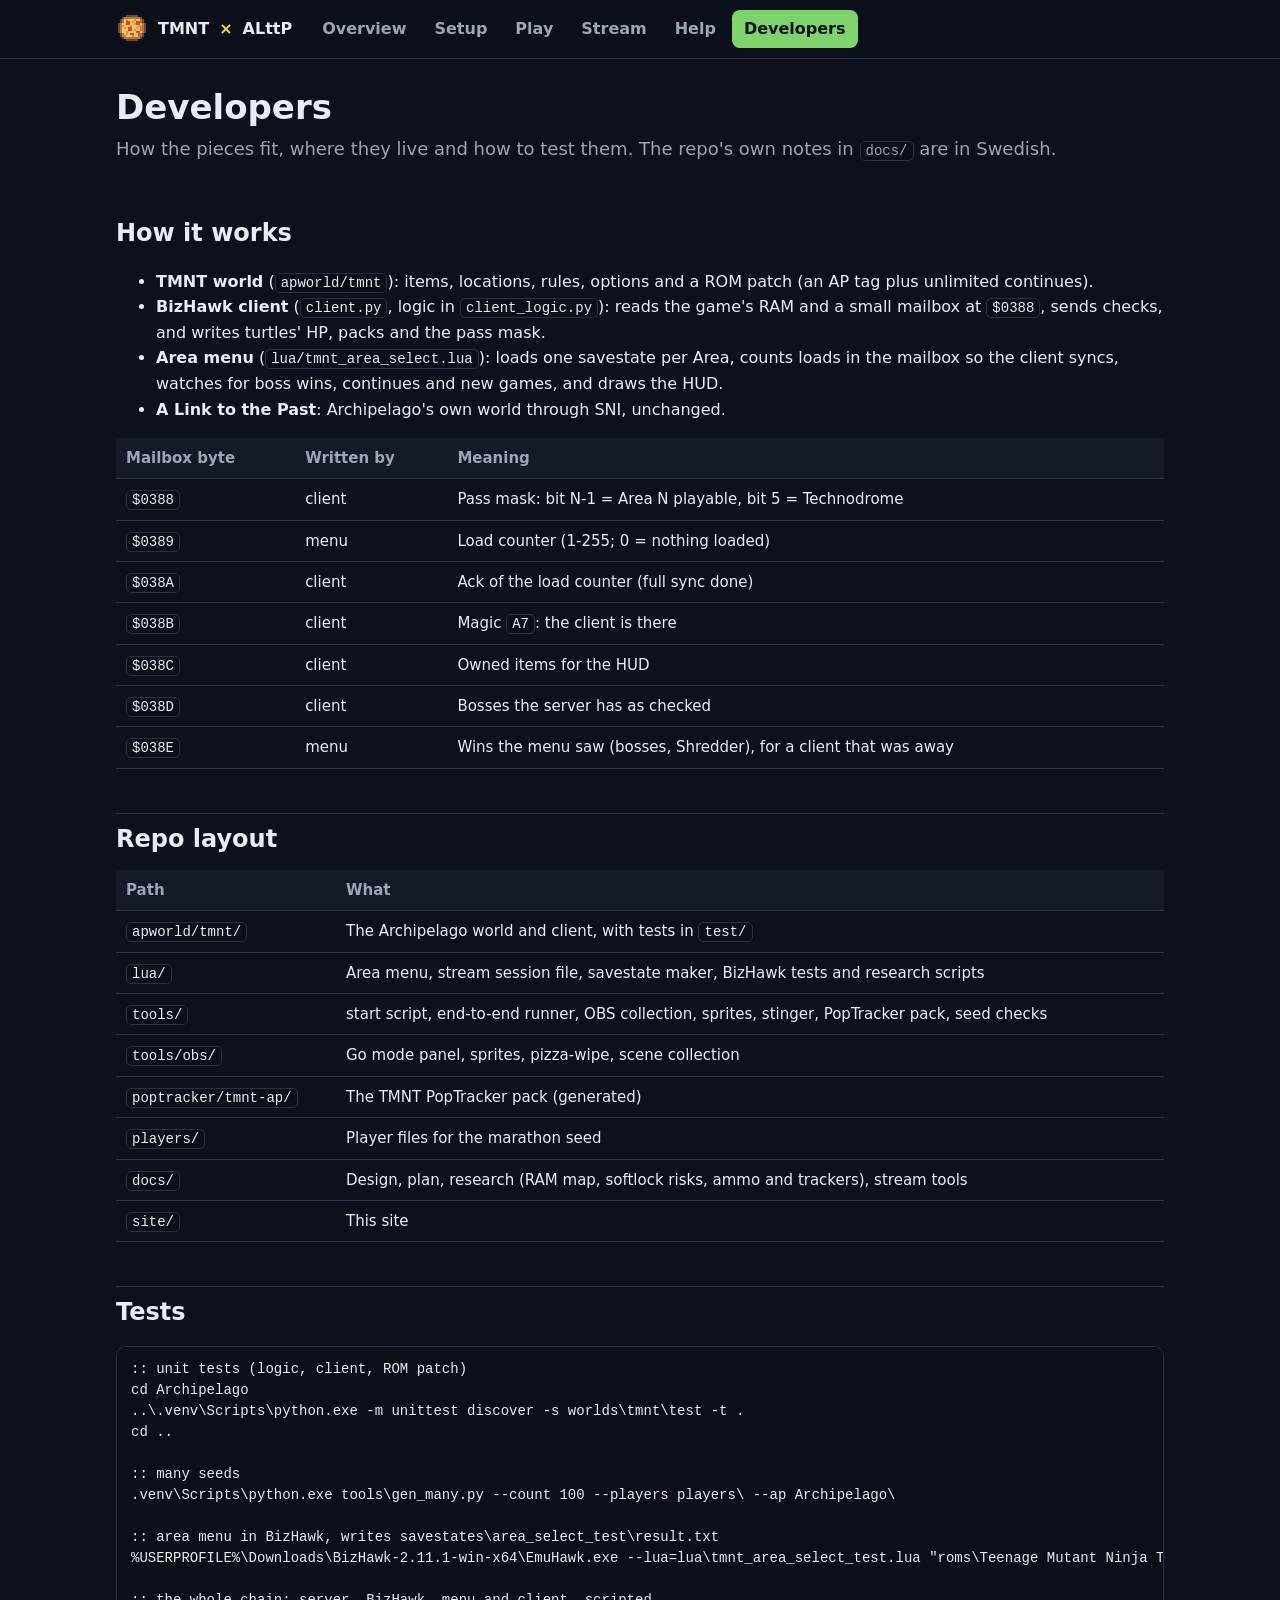
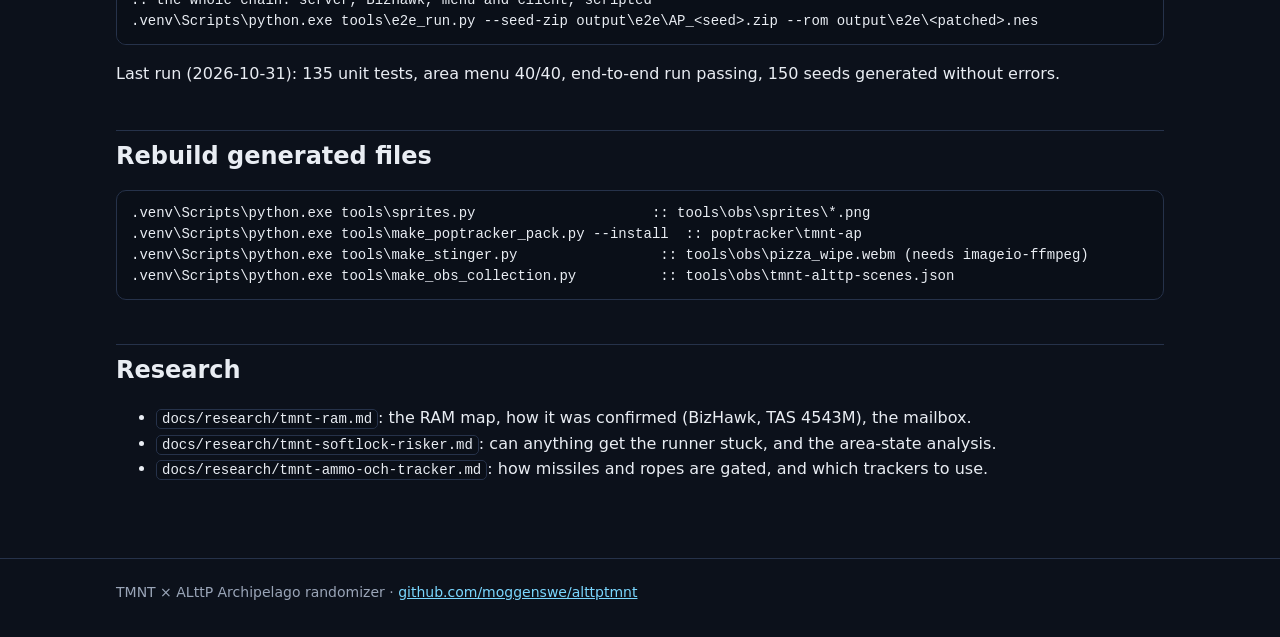
==== site/dev.html @ c2bff5e0 "docs: local website with everything needed to set up, play and stream the seed site/ (open site/inde" ====
<!doctype html>
<html lang="en">
<head>
<meta charset="utf-8">
<meta name="viewport" content="width=device-width, initial-scale=1">
<title>Developers · TMNT × ALttP</title>
<link rel="stylesheet" href="site.css">
<link rel="icon" href="img/pizza.png">
</head>
<body>
<header class="top"><div class="wrap">
  <a class="brand" href="index.html"><img src="img/pizza.png" alt="">TMNT <span>×</span> ALttP</a>
  <nav class="main">
    <a href="index.html">Overview</a><a href="setup.html">Setup</a><a href="play.html">Play</a>
    <a href="stream.html">Stream</a><a href="help.html">Help</a><a href="dev.html" class="active">Developers</a>
  </nav>
</div></header>

<div class="wrap"><main>
  <h1>Developers</h1>
  <p class="lead">How the pieces fit, where they live and how to test them. The repo's own notes in <code>docs/</code> are
  in Swedish.</p>

  <h2>How it works</h2>
  <ul>
    <li><b>TMNT world</b> (<code>apworld/tmnt</code>): items, locations, rules, options and a ROM patch (an AP tag plus
      unlimited continues).</li>
    <li><b>BizHawk client</b> (<code>client.py</code>, logic in <code>client_logic.py</code>): reads the game's RAM and a
      small mailbox at <code>$0388</code>, sends checks, and writes turtles' HP, packs and the pass mask.</li>
    <li><b>Area menu</b> (<code>lua/tmnt_area_select.lua</code>): loads one savestate per Area, counts loads in the
      mailbox so the client syncs, watches for boss wins, continues and new games, and draws the HUD.</li>
    <li><b>A Link to the Past</b>: Archipelago's own world through SNI, unchanged.</li>
  </ul>
  <table>
    <tr><th>Mailbox byte</th><th>Written by</th><th>Meaning</th></tr>
    <tr><td><code>$0388</code></td><td>client</td><td>Pass mask: bit N-1 = Area N playable, bit 5 = Technodrome</td></tr>
    <tr><td><code>$0389</code></td><td>menu</td><td>Load counter (1-255; 0 = nothing loaded)</td></tr>
    <tr><td><code>$038A</code></td><td>client</td><td>Ack of the load counter (full sync done)</td></tr>
    <tr><td><code>$038B</code></td><td>client</td><td>Magic <code>A7</code>: the client is there</td></tr>
    <tr><td><code>$038C</code></td><td>client</td><td>Owned items for the HUD</td></tr>
    <tr><td><code>$038D</code></td><td>client</td><td>Bosses the server has as checked</td></tr>
    <tr><td><code>$038E</code></td><td>menu</td><td>Wins the menu saw (bosses, Shredder), for a client that was away</td></tr>
  </table>

  <h2>Repo layout</h2>
  <table>
    <tr><th>Path</th><th>What</th></tr>
    <tr><td><code>apworld/tmnt/</code></td><td>The Archipelago world and client, with tests in <code>test/</code></td></tr>
    <tr><td><code>lua/</code></td><td>Area menu, stream session file, savestate maker, BizHawk tests and research scripts</td></tr>
    <tr><td><code>tools/</code></td><td>start script, end-to-end runner, OBS collection, sprites, stinger, PopTracker pack, seed checks</td></tr>
    <tr><td><code>tools/obs/</code></td><td>Go mode panel, sprites, pizza-wipe, scene collection</td></tr>
    <tr><td><code>poptracker/tmnt-ap/</code></td><td>The TMNT PopTracker pack (generated)</td></tr>
    <tr><td><code>players/</code></td><td>Player files for the marathon seed</td></tr>
    <tr><td><code>docs/</code></td><td>Design, plan, research (RAM map, softlock risks, ammo and trackers), stream tools</td></tr>
    <tr><td><code>site/</code></td><td>This site</td></tr>
  </table>

  <h2>Tests</h2>
<pre><code>:: unit tests (logic, client, ROM patch)
cd Archipelago
..\.venv\Scripts\python.exe -m unittest discover -s worlds\tmnt\test -t .
cd ..

:: many seeds
.venv\Scripts\python.exe tools\gen_many.py --count 100 --players players\ --ap Archipelago\

:: area menu in BizHawk, writes savestates\area_select_test\result.txt
%USERPROFILE%\Downloads\BizHawk-2.11.1-win-x64\EmuHawk.exe --lua=lua\tmnt_area_select_test.lua "roms\Teenage Mutant Ninja Turtles (USA).nes"

:: the whole chain: server, BizHawk, menu and client, scripted
.venv\Scripts\python.exe tools\e2e_run.py --seed-zip output\e2e\AP_&lt;seed&gt;.zip --rom output\e2e\&lt;patched&gt;.nes</code></pre>
  <p>Last run (2026-10-31): 135 unit tests, area menu 40/40, end-to-end run passing, 150 seeds generated without errors.</p>

  <h2>Rebuild generated files</h2>
<pre><code>.venv\Scripts\python.exe tools\sprites.py                     :: tools\obs\sprites\*.png
.venv\Scripts\python.exe tools\make_poptracker_pack.py --install  :: poptracker\tmnt-ap
.venv\Scripts\python.exe tools\make_stinger.py                 :: tools\obs\pizza_wipe.webm (needs imageio-ffmpeg)
.venv\Scripts\python.exe tools\make_obs_collection.py          :: tools\obs\tmnt-alttp-scenes.json</code></pre>

  <h2>Research</h2>
  <ul>
    <li><code>docs/research/tmnt-ram.md</code>: the RAM map, how it was confirmed (BizHawk, TAS 4543M), the mailbox.</li>
    <li><code>docs/research/tmnt-softlock-risker.md</code>: can anything get the runner stuck, and the area-state analysis.</li>
    <li><code>docs/research/tmnt-ammo-och-tracker.md</code>: how missiles and ropes are gated, and which trackers to use.</li>
  </ul>
</main></div>

<footer><div class="wrap">
  TMNT × ALttP Archipelago randomizer · <a href="https://github.com/moggenswe/alttptmnt">github.com/moggenswe/alttptmnt</a>
</div></footer>
</body>
</html>
---- site/site.css ----
/* TMNT x A Link to the Past - docs site. Plain CSS, works from file:// with no build step. */
:root {
  --bg: #0c111b;
  --panel: #131a28;
  --panel-2: #1a2334;
  --line: #26324a;
  --text: #e9edf3;
  --muted: #9aa5b8;
  --turtle: #45a84f;
  --turtle-light: #7fd36b;
  --gold: #ffd84a;
  --sauce: #d64a2a;
  --link: #7ad7ff;
  --code-bg: #0a0f18;
  --radius: 10px;
}
* { box-sizing: border-box; }
html { scroll-behavior: smooth; }
body {
  margin: 0; background: var(--bg); color: var(--text);
  font: 16px/1.6 "Segoe UI", system-ui, -apple-system, sans-serif;
}
a { color: var(--link); }
a:hover { color: var(--gold); }
img.pixel { image-rendering: pixelated; }

/* Header and navigation */
header.top {
  position: sticky; top: 0; z-index: 10; background: rgba(12, 17, 27, 0.95);
  border-bottom: 1px solid var(--line); backdrop-filter: blur(6px);
}
header.top .wrap { display: flex; align-items: center; gap: 18px; flex-wrap: wrap; padding: 10px 16px; }
.brand { display: flex; align-items: center; gap: 10px; font-weight: 700; color: var(--text); text-decoration: none; }
.brand img { width: 32px; height: 32px; image-rendering: pixelated; }
.brand span { color: var(--gold); }
nav.main { display: flex; gap: 4px; flex-wrap: wrap; }
nav.main a {
  color: var(--muted); text-decoration: none; padding: 6px 12px; border-radius: 8px; font-weight: 600;
}
nav.main a:hover { color: var(--text); background: var(--panel-2); }
nav.main a.active { color: var(--bg); background: var(--turtle-light); }

.wrap { max-width: 1080px; margin: 0 auto; padding: 0 16px; }
main { padding: 28px 0 60px; }
main.with-toc { display: grid; grid-template-columns: 220px minmax(0, 1fr); gap: 32px; }
@media (max-width: 860px) {
  main.with-toc { grid-template-columns: minmax(0, 1fr); }
  aside.toc { display: none; }
  table { display: block; overflow-x: auto; }
}
td code { overflow-wrap: anywhere; }

aside.toc { position: sticky; top: 76px; align-self: start; font-size: 14px; }
aside.toc b { display: block; color: var(--muted); text-transform: uppercase; letter-spacing: .08em; font-size: 12px; }
aside.toc a { display: block; color: var(--muted); text-decoration: none; padding: 3px 0; }
aside.toc a:hover { color: var(--gold); }

h1 { font-size: 34px; line-height: 1.2; margin: 0 0 8px; }
h2 { font-size: 24px; margin: 44px 0 10px; padding-top: 6px; border-top: 1px solid var(--line); }
h2:first-of-type { border-top: 0; }
h3 { font-size: 18px; margin: 26px 0 6px; color: var(--gold); }
p.lead { font-size: 18px; color: var(--muted); margin-top: 0; }

/* Hero */
.hero {
  position: relative; border-radius: var(--radius); overflow: hidden; border: 1px solid var(--line);
  background: var(--panel); margin-bottom: 28px;
}
.hero img { display: block; width: 100%; height: auto; image-rendering: pixelated; }
.hero .caption {
  position: absolute; left: 0; right: 0; bottom: 0; padding: 18px 22px;
  background: linear-gradient(transparent, rgba(8, 11, 18, 0.92));
}
.hero .caption h1 { margin: 0; text-shadow: 0 2px 6px #000; }
.hero .caption p { margin: 4px 0 0; color: #dfe6f0; text-shadow: 0 1px 4px #000; }

/* Cards, tables, code */
.cards { display: grid; grid-template-columns: repeat(auto-fit, minmax(230px, 1fr)); gap: 14px; margin: 16px 0; }
.card {
  background: var(--panel); border: 1px solid var(--line); border-radius: var(--radius); padding: 14px 16px;
}
.card h3 { margin-top: 0; display: flex; align-items: center; gap: 8px; }
.card h3 img { width: 28px; height: 28px; image-rendering: pixelated; }
.card p { margin: 6px 0 0; color: var(--muted); }
a.card { text-decoration: none; color: var(--text); display: block; }
a.card:hover { border-color: var(--turtle); }

table { width: 100%; border-collapse: collapse; margin: 12px 0; font-size: 15px; }
th, td { text-align: left; padding: 8px 10px; border-bottom: 1px solid var(--line); vertical-align: top; }
th { color: var(--muted); font-weight: 600; background: var(--panel); }
td img { width: 24px; height: 24px; image-rendering: pixelated; vertical-align: middle; margin-right: 6px; }

code { background: var(--code-bg); border: 1px solid var(--line); border-radius: 5px; padding: 1px 5px; font-size: 14px; }
pre {
  background: var(--code-bg); border: 1px solid var(--line); border-radius: var(--radius); padding: 12px 14px;
  overflow-x: auto; font-size: 14px; line-height: 1.5;
}
pre code { background: none; border: 0; padding: 0; }

.note, .warn, .ok {
  border-left: 4px solid var(--link); background: var(--panel); padding: 10px 14px; border-radius: 6px; margin: 14px 0;
}
.warn { border-left-color: var(--sauce); }
.ok { border-left-color: var(--turtle); }
.note b:first-child, .warn b:first-child, .ok b:first-child { display: block; margin-bottom: 2px; }

ol.steps { counter-reset: step; list-style: none; padding-left: 0; }
ol.steps > li { counter-increment: step; position: relative; padding-left: 44px; margin: 14px 0; }
ol.steps > li::before {
  content: counter(step); position: absolute; left: 0; top: 0; width: 30px; height: 30px; border-radius: 50%;
  background: var(--turtle); color: #0c111b; font-weight: 800; display: grid; place-items: center;
}

figure { margin: 16px 0; }
figure img { max-width: 100%; border-radius: 8px; border: 1px solid var(--line); display: block; }
figcaption { color: var(--muted); font-size: 14px; margin-top: 6px; }
.figs { display: grid; grid-template-columns: repeat(auto-fit, minmax(300px, 1fr)); gap: 16px; }

kbd {
  background: var(--panel-2); border: 1px solid var(--line); border-bottom-width: 3px; border-radius: 5px;
  padding: 0 6px; font: 600 13px/1.6 "Segoe UI", sans-serif;
}
.icons-row { display: flex; gap: 6px; flex-wrap: wrap; align-items: center; }
.icons-row img { width: 36px; height: 36px; image-rendering: pixelated; }

footer { border-top: 1px solid var(--line); color: var(--muted); font-size: 14px; padding: 22px 0 40px; }
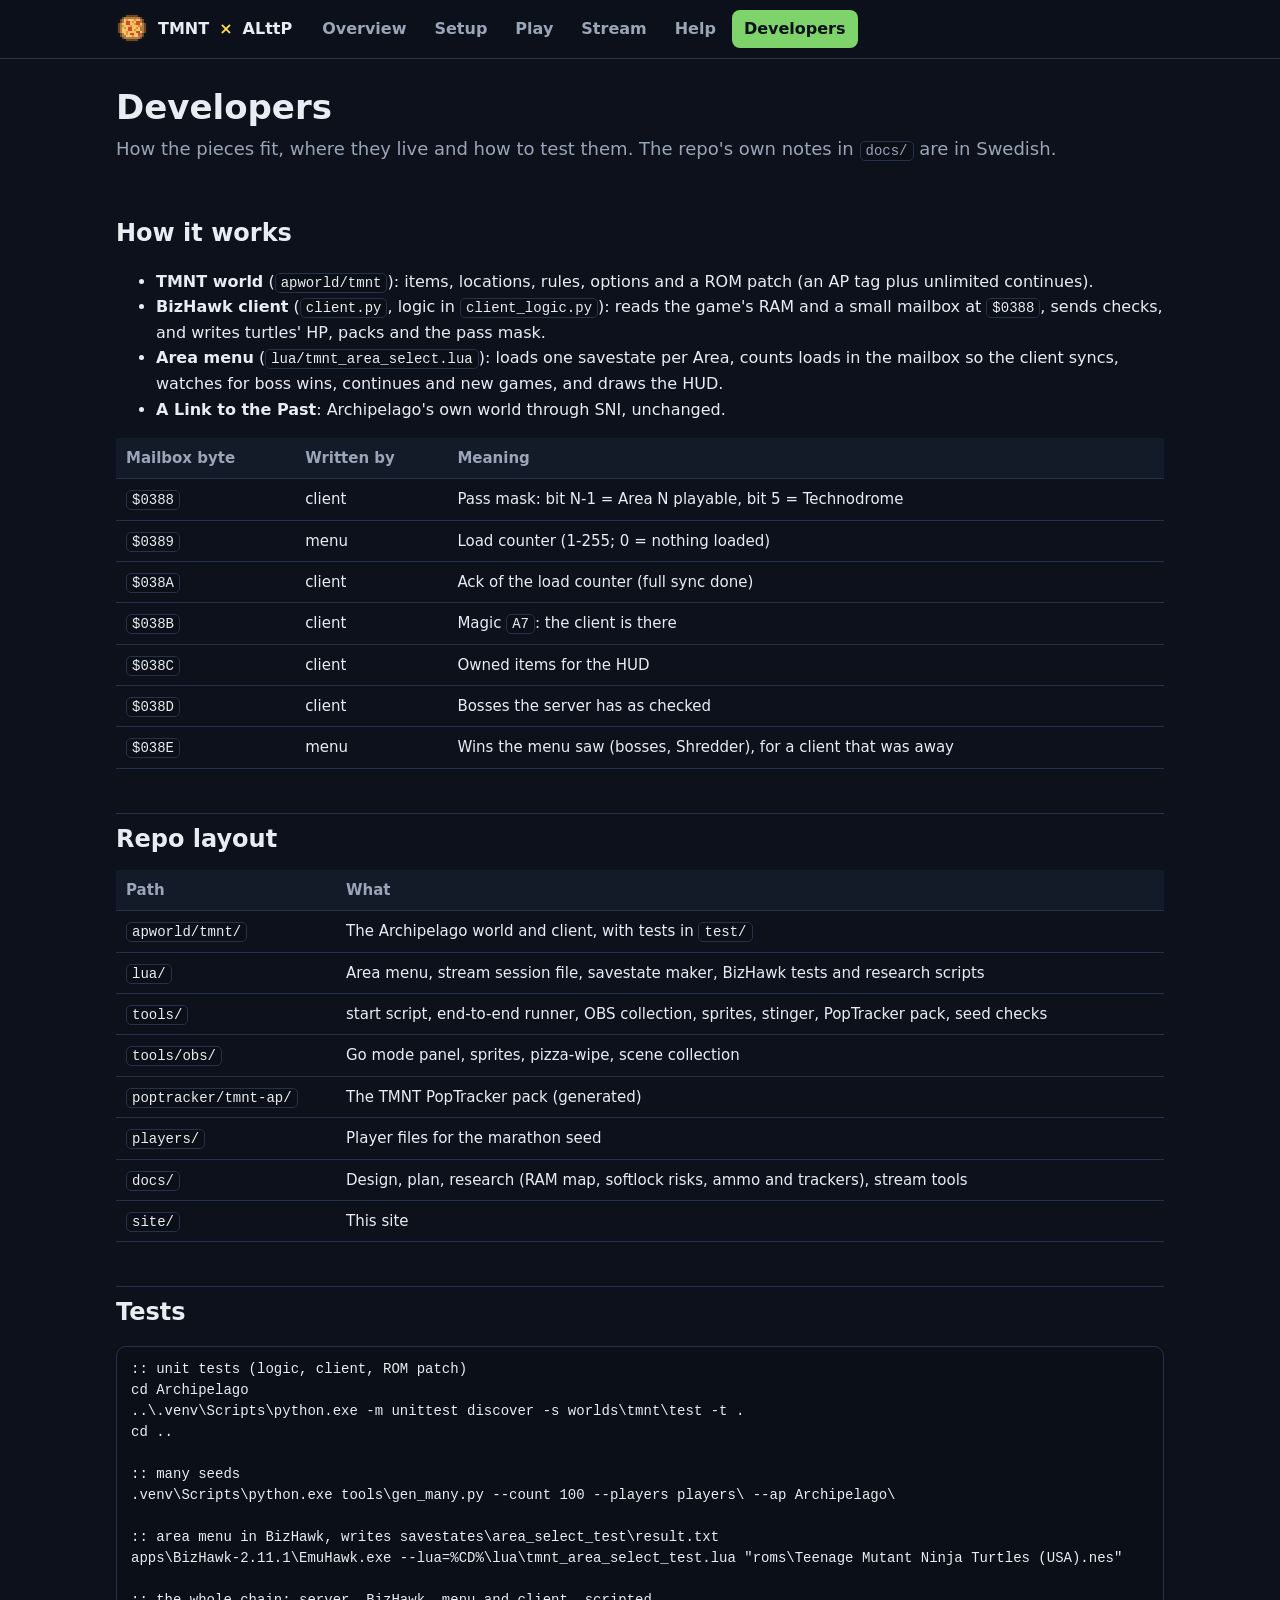
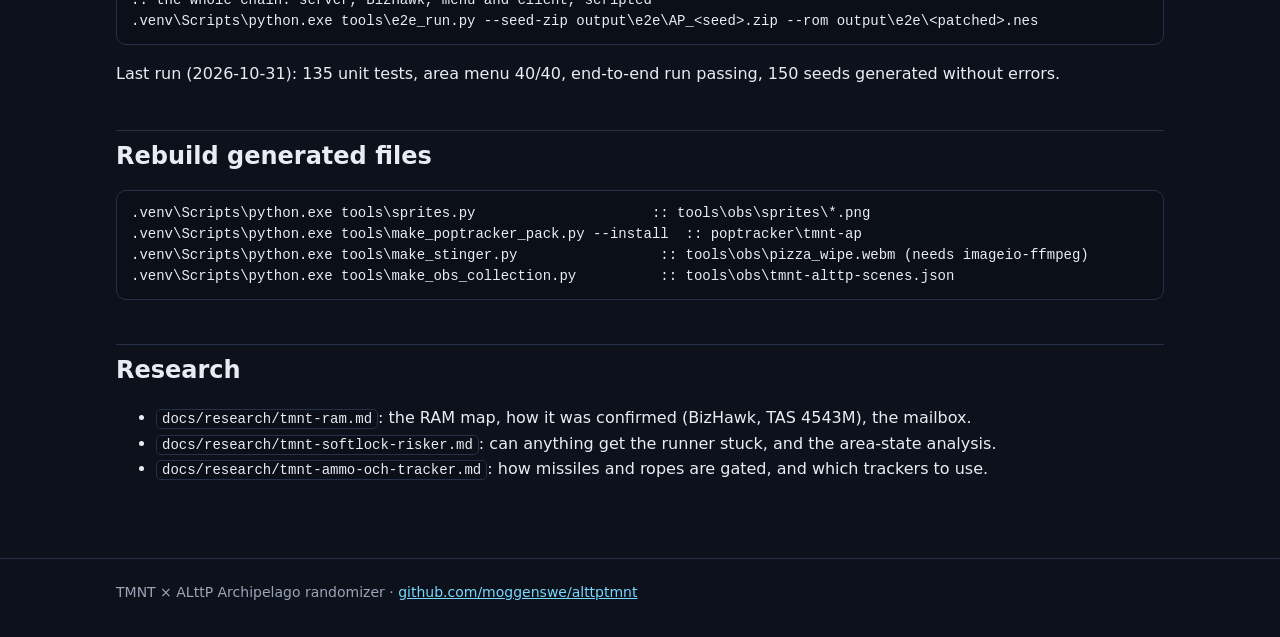
==== commit aefc8529: "feat: one-click installer that asks for the two ROMs and installs everything else install.cmd / inst" ====
--- a/site/dev.html
+++ b/site/dev.html
@@ -65,7 +65,7 @@
 .venv\Scripts\python.exe tools\gen_many.py --count 100 --players players\ --ap Archipelago\
 
 :: area menu in BizHawk, writes savestates\area_select_test\result.txt
-%USERPROFILE%\Downloads\BizHawk-2.11.1-win-x64\EmuHawk.exe --lua=lua\tmnt_area_select_test.lua "roms\Teenage Mutant Ninja Turtles (USA).nes"
+apps\BizHawk-2.11.1\EmuHawk.exe --lua=%CD%\lua\tmnt_area_select_test.lua "roms\Teenage Mutant Ninja Turtles (USA).nes"
 
 :: the whole chain: server, BizHawk, menu and client, scripted
 .venv\Scripts\python.exe tools\e2e_run.py --seed-zip output\e2e\AP_&lt;seed&gt;.zip --rom output\e2e\&lt;patched&gt;.nes</code></pre>
--- a/site/site.css
+++ b/site/site.css
@@ -66,7 +66,7 @@
   position: relative; border-radius: var(--radius); overflow: hidden; border: 1px solid var(--line);
   background: var(--panel); margin-bottom: 28px;
 }
-.hero img { display: block; width: 100%; height: auto; image-rendering: pixelated; }
+.hero img { display: block; width: 100%; height: auto; max-height: 520px; object-fit: cover; object-position: 50% 62%; }
 .hero .caption {
   position: absolute; left: 0; right: 0; bottom: 0; padding: 18px 22px;
   background: linear-gradient(transparent, rgba(8, 11, 18, 0.92));
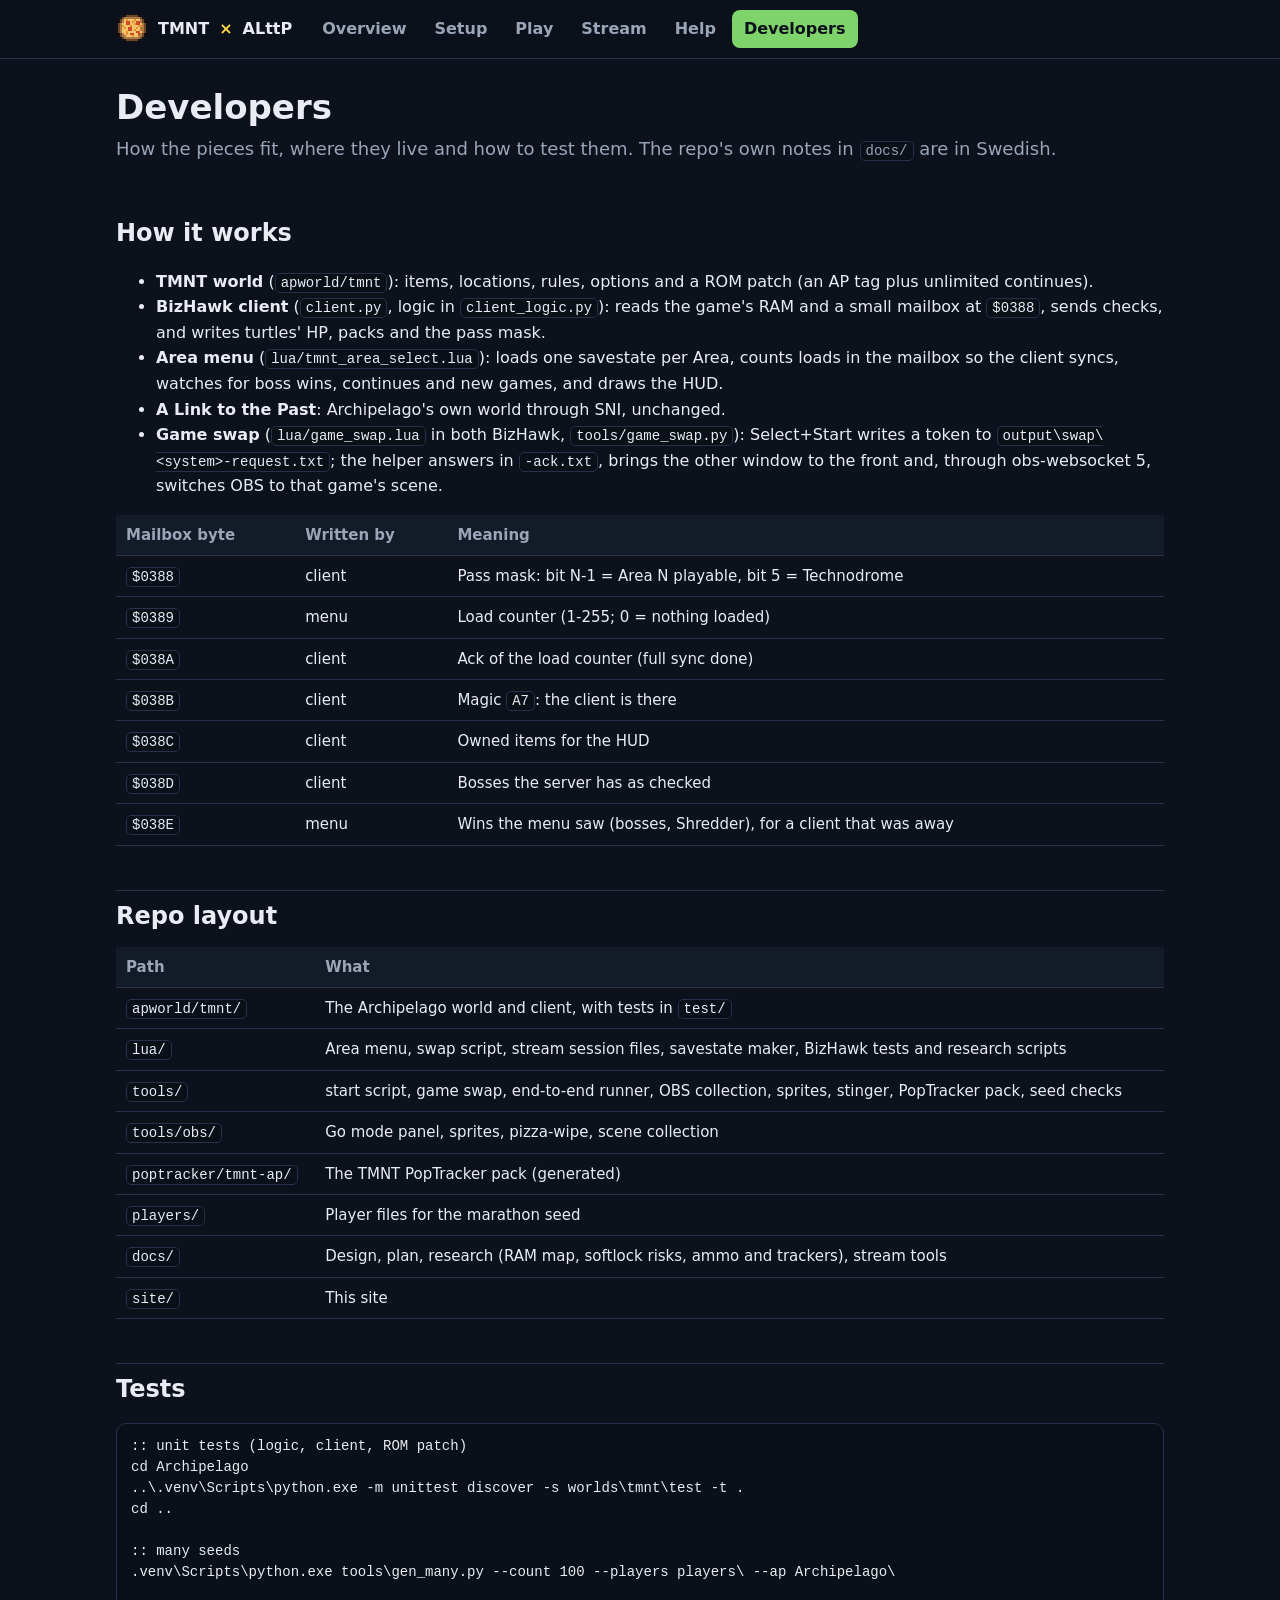
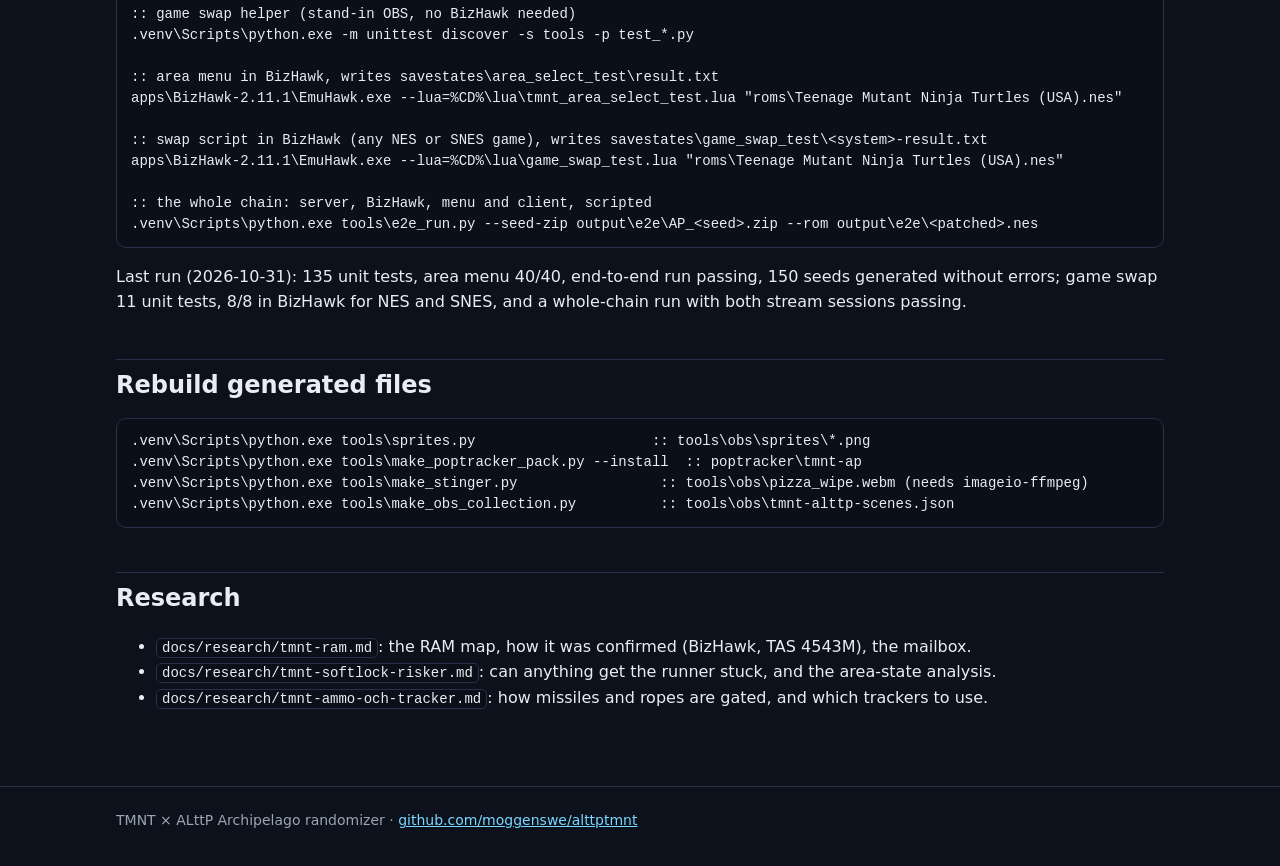
==== commit e5290970: "feat: swap games with Select+Start or a hotkey, and let OBS follow the game in front lua/game_swap.l" ====
--- a/site/dev.html
+++ b/site/dev.html
@@ -30,6 +30,9 @@
     <li><b>Area menu</b> (<code>lua/tmnt_area_select.lua</code>): loads one savestate per Area, counts loads in the
       mailbox so the client syncs, watches for boss wins, continues and new games, and draws the HUD.</li>
     <li><b>A Link to the Past</b>: Archipelago's own world through SNI, unchanged.</li>
+    <li><b>Game swap</b> (<code>lua/game_swap.lua</code> in both BizHawk, <code>tools/game_swap.py</code>): Select+Start
+      writes a token to <code>output\swap\&lt;system&gt;-request.txt</code>; the helper answers in <code>-ack.txt</code>,
+      brings the other window to the front and, through obs-websocket 5, switches OBS to that game's scene.</li>
   </ul>
   <table>
     <tr><th>Mailbox byte</th><th>Written by</th><th>Meaning</th></tr>
@@ -46,8 +49,8 @@
   <table>
     <tr><th>Path</th><th>What</th></tr>
     <tr><td><code>apworld/tmnt/</code></td><td>The Archipelago world and client, with tests in <code>test/</code></td></tr>
-    <tr><td><code>lua/</code></td><td>Area menu, stream session file, savestate maker, BizHawk tests and research scripts</td></tr>
-    <tr><td><code>tools/</code></td><td>start script, end-to-end runner, OBS collection, sprites, stinger, PopTracker pack, seed checks</td></tr>
+    <tr><td><code>lua/</code></td><td>Area menu, swap script, stream session files, savestate maker, BizHawk tests and research scripts</td></tr>
+    <tr><td><code>tools/</code></td><td>start script, game swap, end-to-end runner, OBS collection, sprites, stinger, PopTracker pack, seed checks</td></tr>
     <tr><td><code>tools/obs/</code></td><td>Go mode panel, sprites, pizza-wipe, scene collection</td></tr>
     <tr><td><code>poptracker/tmnt-ap/</code></td><td>The TMNT PopTracker pack (generated)</td></tr>
     <tr><td><code>players/</code></td><td>Player files for the marathon seed</td></tr>
@@ -64,12 +67,19 @@
 :: many seeds
 .venv\Scripts\python.exe tools\gen_many.py --count 100 --players players\ --ap Archipelago\
 
+:: game swap helper (stand-in OBS, no BizHawk needed)
+.venv\Scripts\python.exe -m unittest discover -s tools -p test_*.py
+
 :: area menu in BizHawk, writes savestates\area_select_test\result.txt
 apps\BizHawk-2.11.1\EmuHawk.exe --lua=%CD%\lua\tmnt_area_select_test.lua "roms\Teenage Mutant Ninja Turtles (USA).nes"
 
+:: swap script in BizHawk (any NES or SNES game), writes savestates\game_swap_test\&lt;system&gt;-result.txt
+apps\BizHawk-2.11.1\EmuHawk.exe --lua=%CD%\lua\game_swap_test.lua "roms\Teenage Mutant Ninja Turtles (USA).nes"
+
 :: the whole chain: server, BizHawk, menu and client, scripted
 .venv\Scripts\python.exe tools\e2e_run.py --seed-zip output\e2e\AP_&lt;seed&gt;.zip --rom output\e2e\&lt;patched&gt;.nes</code></pre>
-  <p>Last run (2026-10-31): 135 unit tests, area menu 40/40, end-to-end run passing, 150 seeds generated without errors.</p>
+  <p>Last run (2026-10-31): 135 unit tests, area menu 40/40, end-to-end run passing, 150 seeds generated without errors;
+  game swap 11 unit tests, 8/8 in BizHawk for NES and SNES, and a whole-chain run with both stream sessions passing.</p>
 
   <h2>Rebuild generated files</h2>
 <pre><code>.venv\Scripts\python.exe tools\sprites.py                     :: tools\obs\sprites\*.png
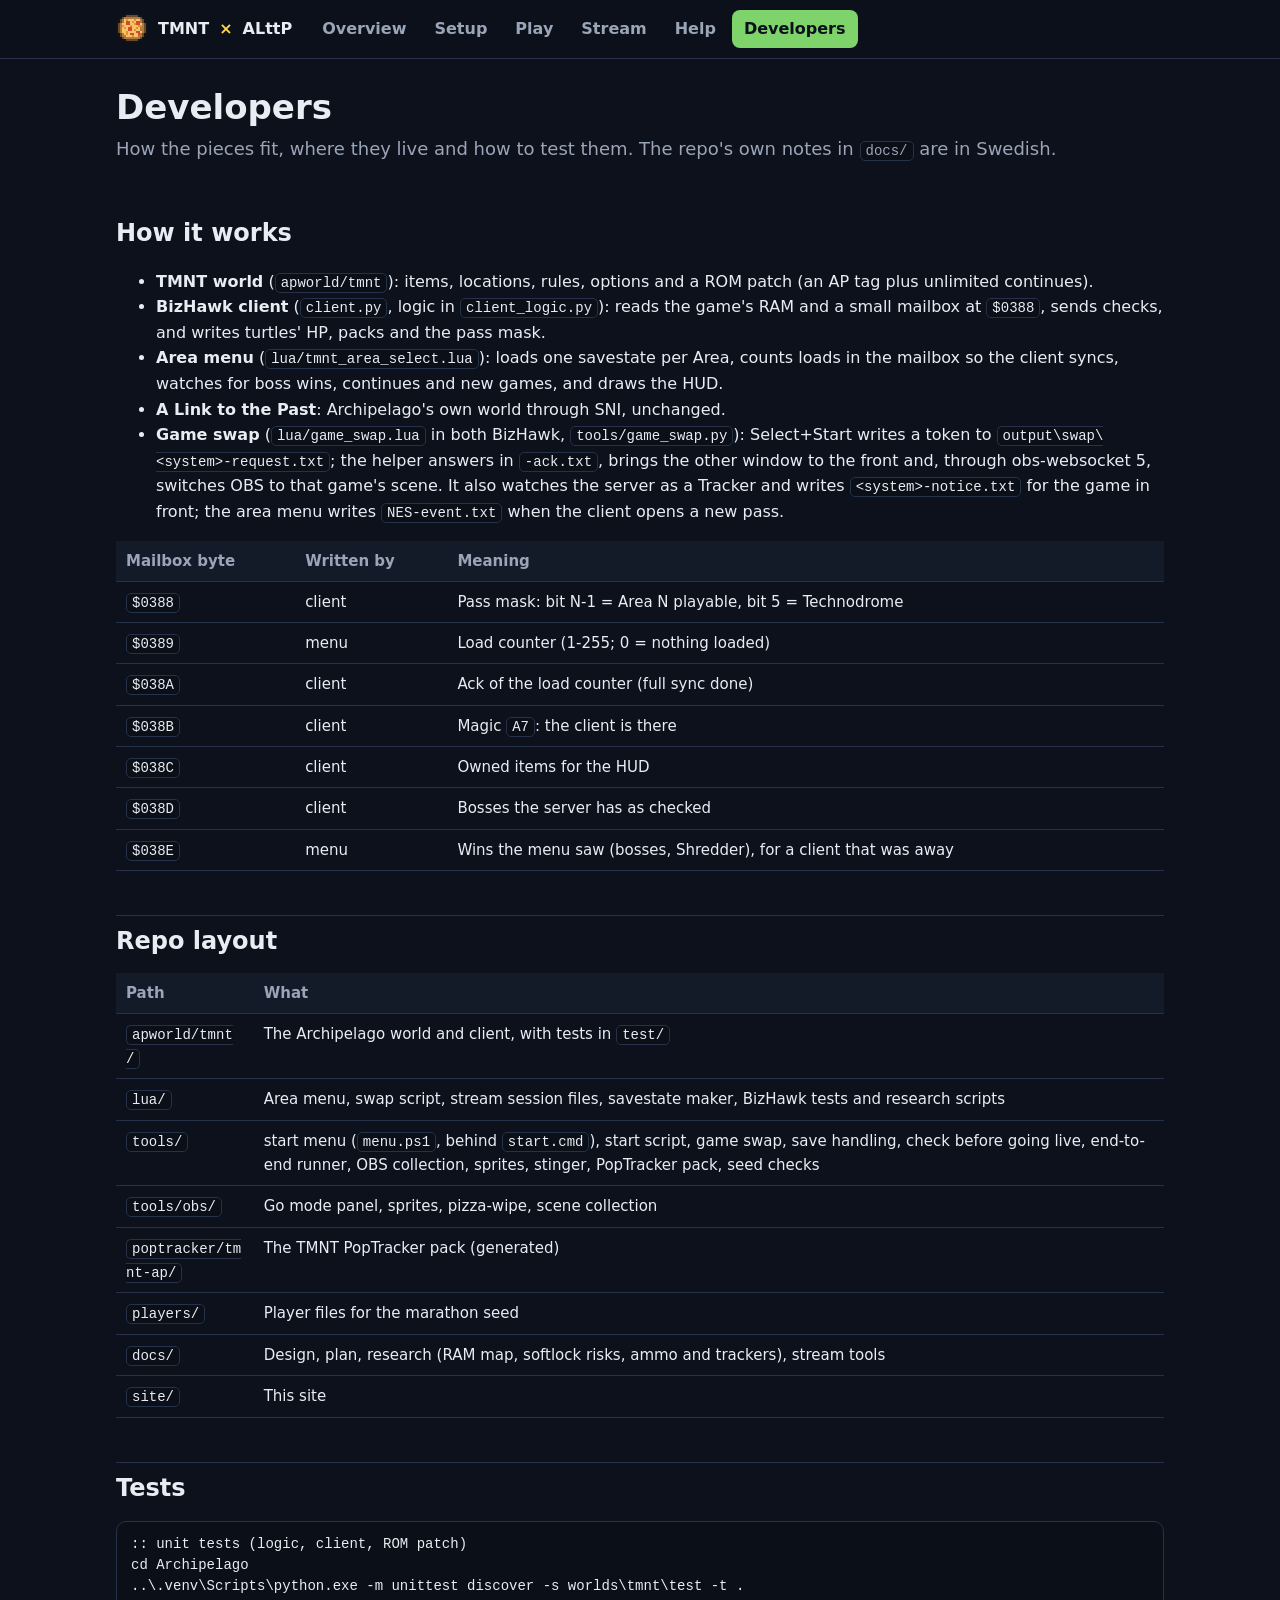
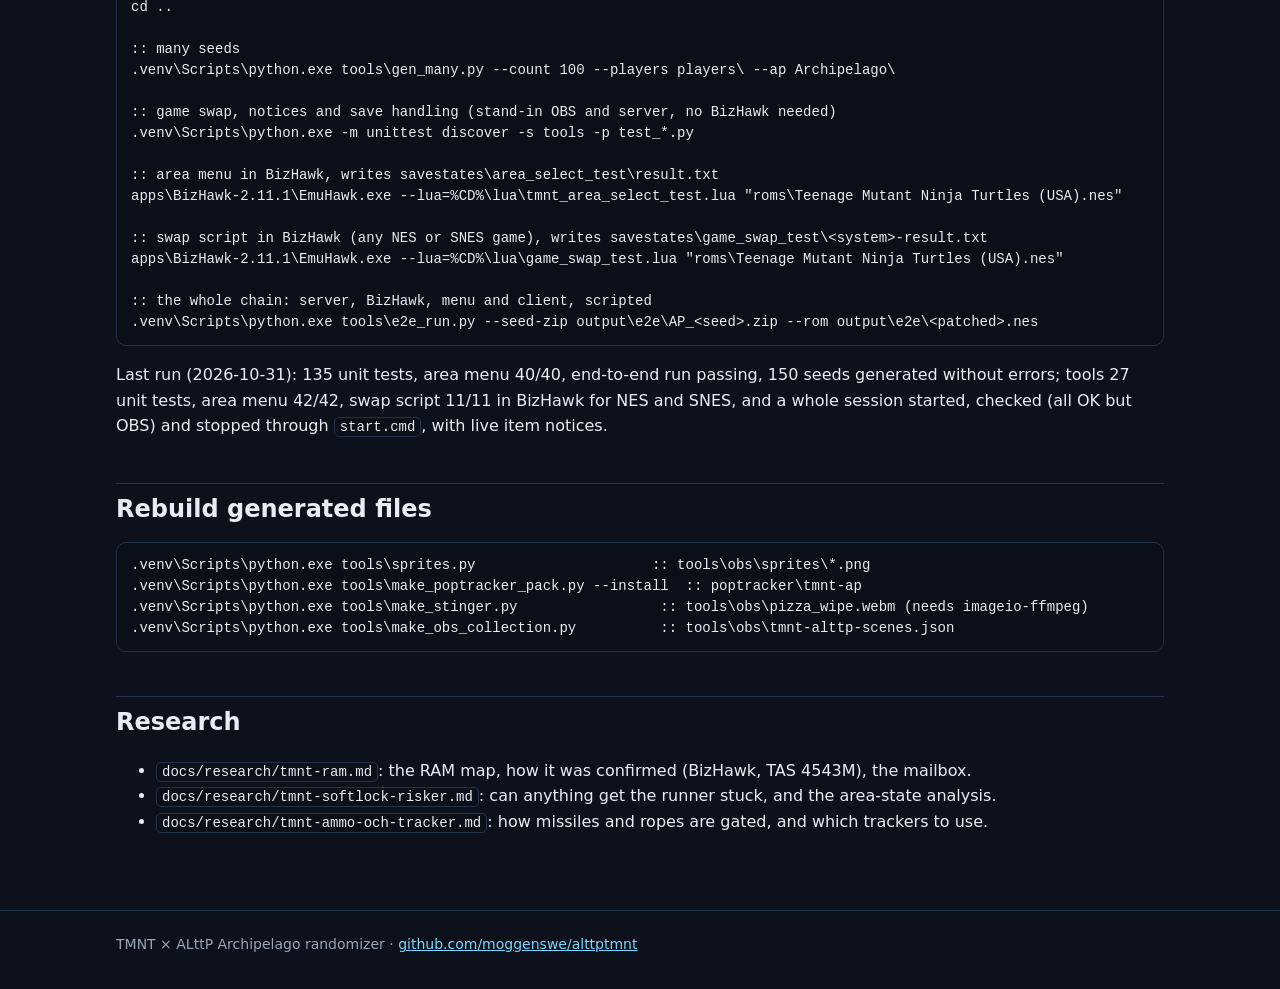
==== commit 07899a65: "feat: start.cmd menu, item notices across games, safe ALttP saves, check before going live - start.c" ====
--- a/site/dev.html
+++ b/site/dev.html
@@ -32,7 +32,9 @@
     <li><b>A Link to the Past</b>: Archipelago's own world through SNI, unchanged.</li>
     <li><b>Game swap</b> (<code>lua/game_swap.lua</code> in both BizHawk, <code>tools/game_swap.py</code>): Select+Start
       writes a token to <code>output\swap\&lt;system&gt;-request.txt</code>; the helper answers in <code>-ack.txt</code>,
-      brings the other window to the front and, through obs-websocket 5, switches OBS to that game's scene.</li>
+      brings the other window to the front and, through obs-websocket 5, switches OBS to that game's scene. It also
+      watches the server as a Tracker and writes <code>&lt;system&gt;-notice.txt</code> for the game in front; the
+      area menu writes <code>NES-event.txt</code> when the client opens a new pass.</li>
   </ul>
   <table>
     <tr><th>Mailbox byte</th><th>Written by</th><th>Meaning</th></tr>
@@ -50,7 +52,7 @@
     <tr><th>Path</th><th>What</th></tr>
     <tr><td><code>apworld/tmnt/</code></td><td>The Archipelago world and client, with tests in <code>test/</code></td></tr>
     <tr><td><code>lua/</code></td><td>Area menu, swap script, stream session files, savestate maker, BizHawk tests and research scripts</td></tr>
-    <tr><td><code>tools/</code></td><td>start script, game swap, end-to-end runner, OBS collection, sprites, stinger, PopTracker pack, seed checks</td></tr>
+    <tr><td><code>tools/</code></td><td>start menu (<code>menu.ps1</code>, behind <code>start.cmd</code>), start script, game swap, save handling, check before going live, end-to-end runner, OBS collection, sprites, stinger, PopTracker pack, seed checks</td></tr>
     <tr><td><code>tools/obs/</code></td><td>Go mode panel, sprites, pizza-wipe, scene collection</td></tr>
     <tr><td><code>poptracker/tmnt-ap/</code></td><td>The TMNT PopTracker pack (generated)</td></tr>
     <tr><td><code>players/</code></td><td>Player files for the marathon seed</td></tr>
@@ -67,7 +69,7 @@
 :: many seeds
 .venv\Scripts\python.exe tools\gen_many.py --count 100 --players players\ --ap Archipelago\
 
-:: game swap helper (stand-in OBS, no BizHawk needed)
+:: game swap, notices and save handling (stand-in OBS and server, no BizHawk needed)
 .venv\Scripts\python.exe -m unittest discover -s tools -p test_*.py
 
 :: area menu in BizHawk, writes savestates\area_select_test\result.txt
@@ -79,7 +81,8 @@
 :: the whole chain: server, BizHawk, menu and client, scripted
 .venv\Scripts\python.exe tools\e2e_run.py --seed-zip output\e2e\AP_&lt;seed&gt;.zip --rom output\e2e\&lt;patched&gt;.nes</code></pre>
   <p>Last run (2026-10-31): 135 unit tests, area menu 40/40, end-to-end run passing, 150 seeds generated without errors;
-  game swap 11 unit tests, 8/8 in BizHawk for NES and SNES, and a whole-chain run with both stream sessions passing.</p>
+  tools 27 unit tests, area menu 42/42, swap script 11/11 in BizHawk for NES and SNES, and a whole session
+  started, checked (all OK but OBS) and stopped through <code>start.cmd</code>, with live item notices.</p>
 
   <h2>Rebuild generated files</h2>
 <pre><code>.venv\Scripts\python.exe tools\sprites.py                     :: tools\obs\sprites\*.png
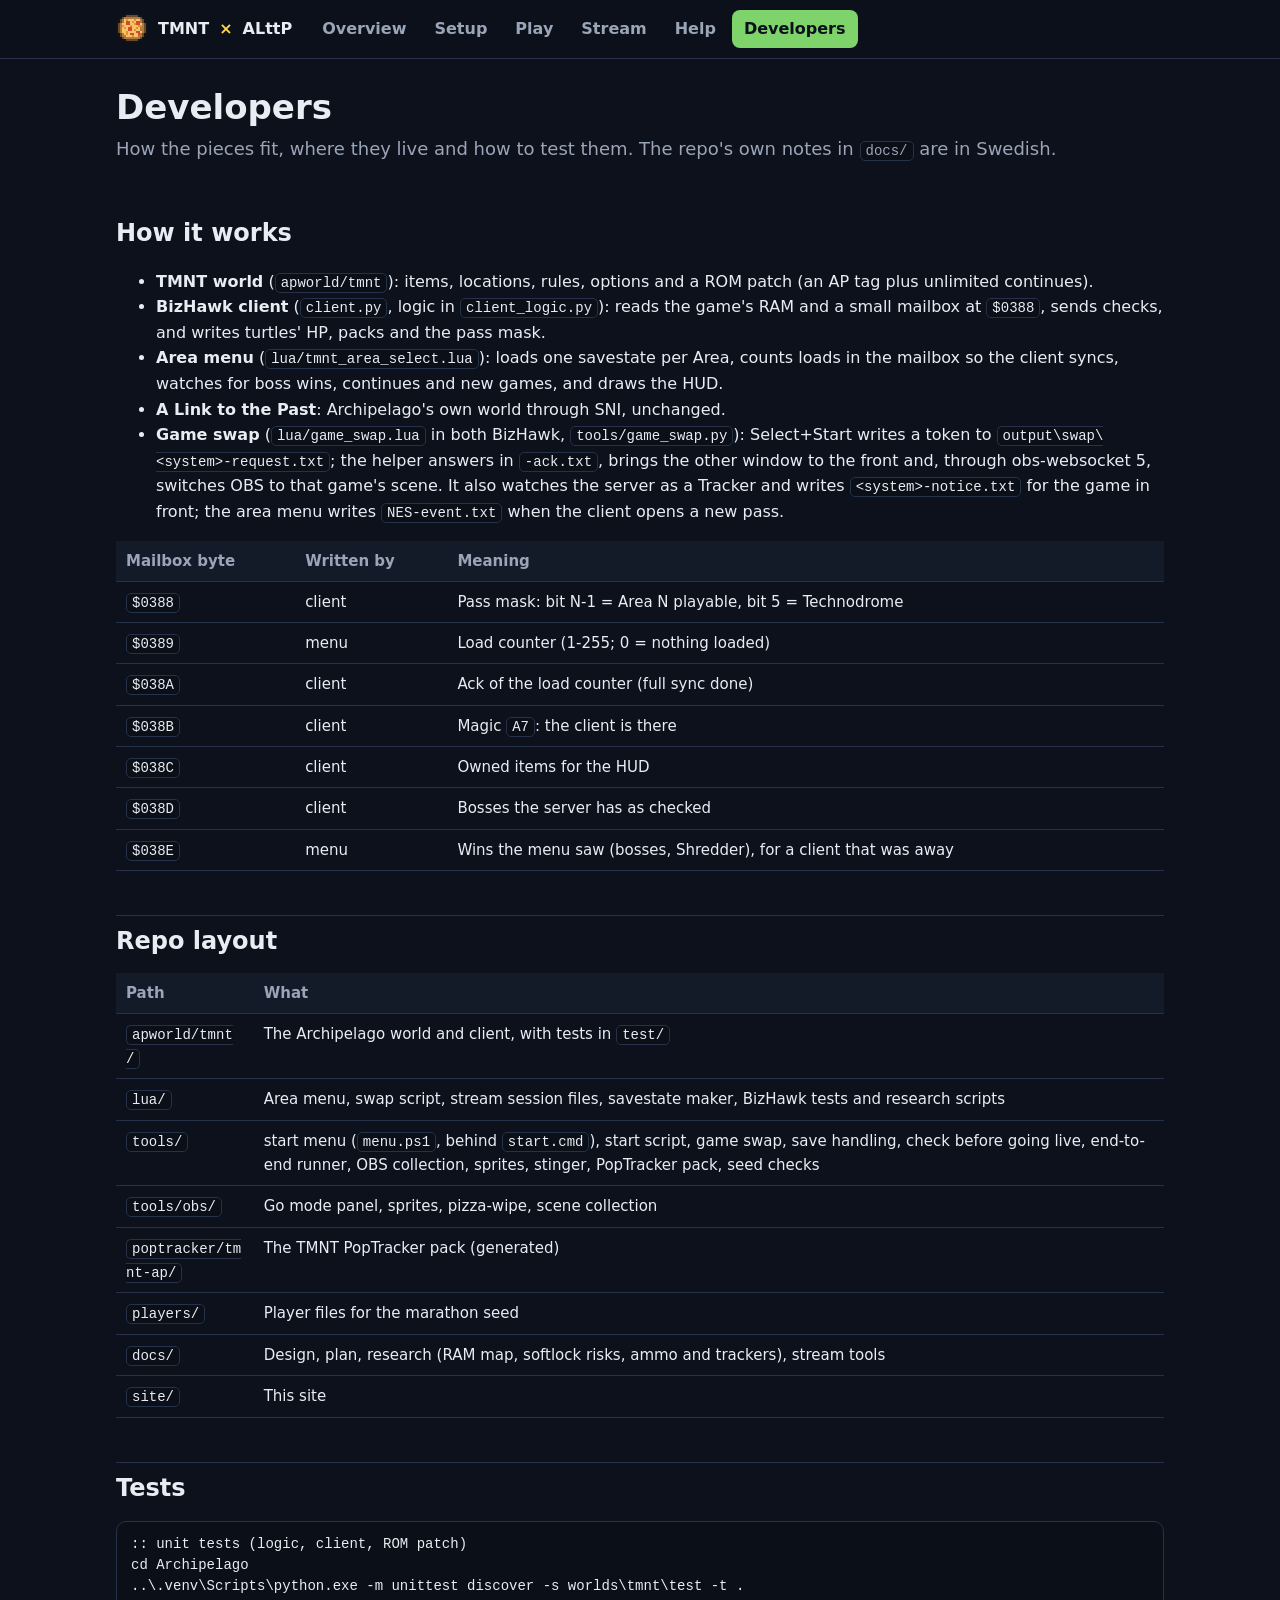
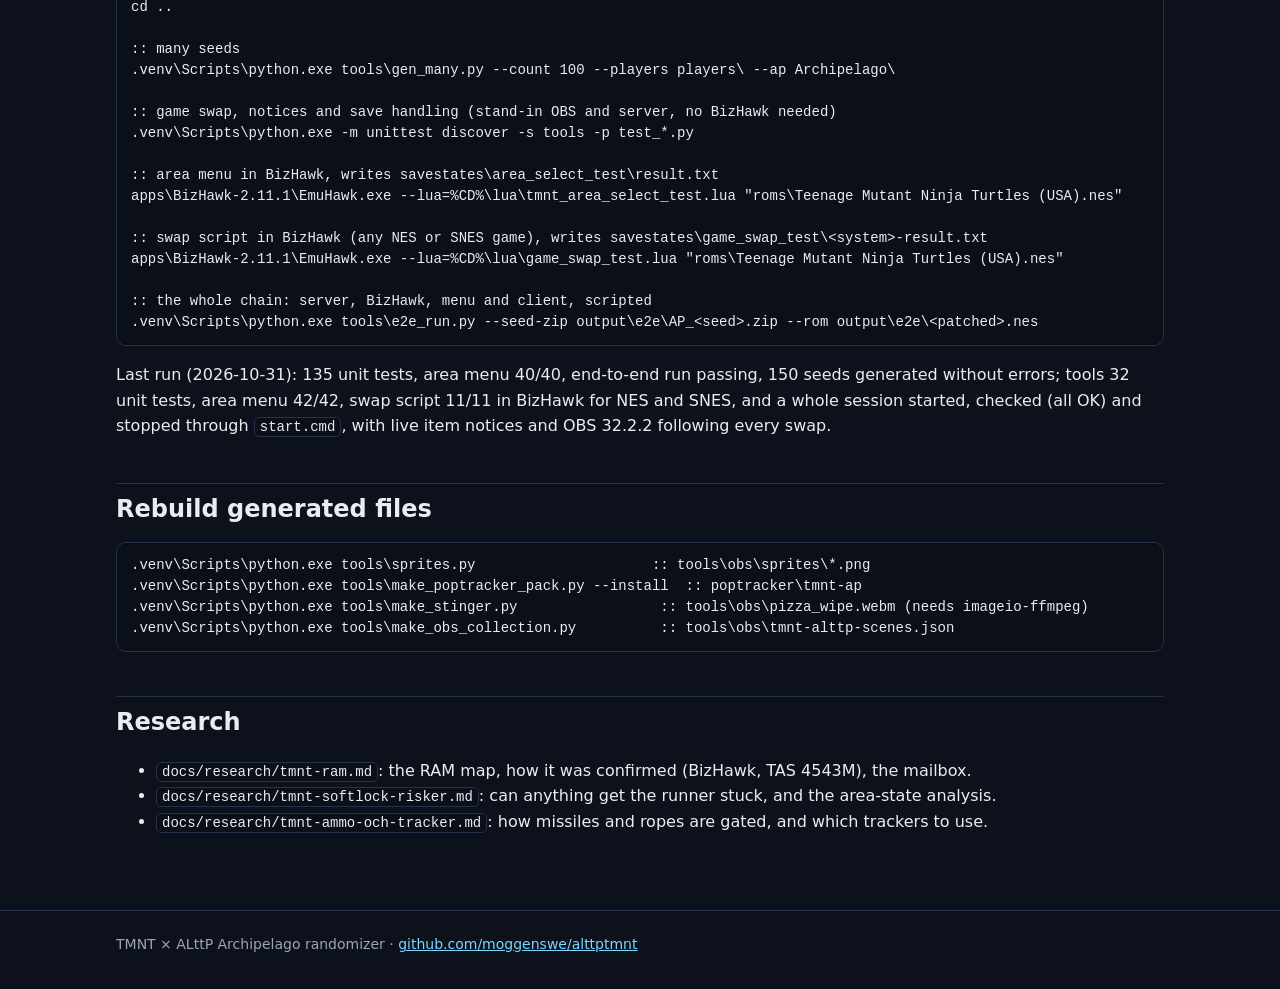
==== commit f9ec2c57: "fix: repair PopTracker's settings file on start; game swap tested in real OBS PopTracker can leave t" ====
--- a/site/dev.html
+++ b/site/dev.html
@@ -81,8 +81,9 @@
 :: the whole chain: server, BizHawk, menu and client, scripted
 .venv\Scripts\python.exe tools\e2e_run.py --seed-zip output\e2e\AP_&lt;seed&gt;.zip --rom output\e2e\&lt;patched&gt;.nes</code></pre>
   <p>Last run (2026-10-31): 135 unit tests, area menu 40/40, end-to-end run passing, 150 seeds generated without errors;
-  tools 27 unit tests, area menu 42/42, swap script 11/11 in BizHawk for NES and SNES, and a whole session
-  started, checked (all OK but OBS) and stopped through <code>start.cmd</code>, with live item notices.</p>
+  tools 32 unit tests, area menu 42/42, swap script 11/11 in BizHawk for NES and SNES, and a whole session
+  started, checked (all OK) and stopped through <code>start.cmd</code>, with live item notices and OBS 32.2.2
+  following every swap.</p>
 
   <h2>Rebuild generated files</h2>
 <pre><code>.venv\Scripts\python.exe tools\sprites.py                     :: tools\obs\sprites\*.png
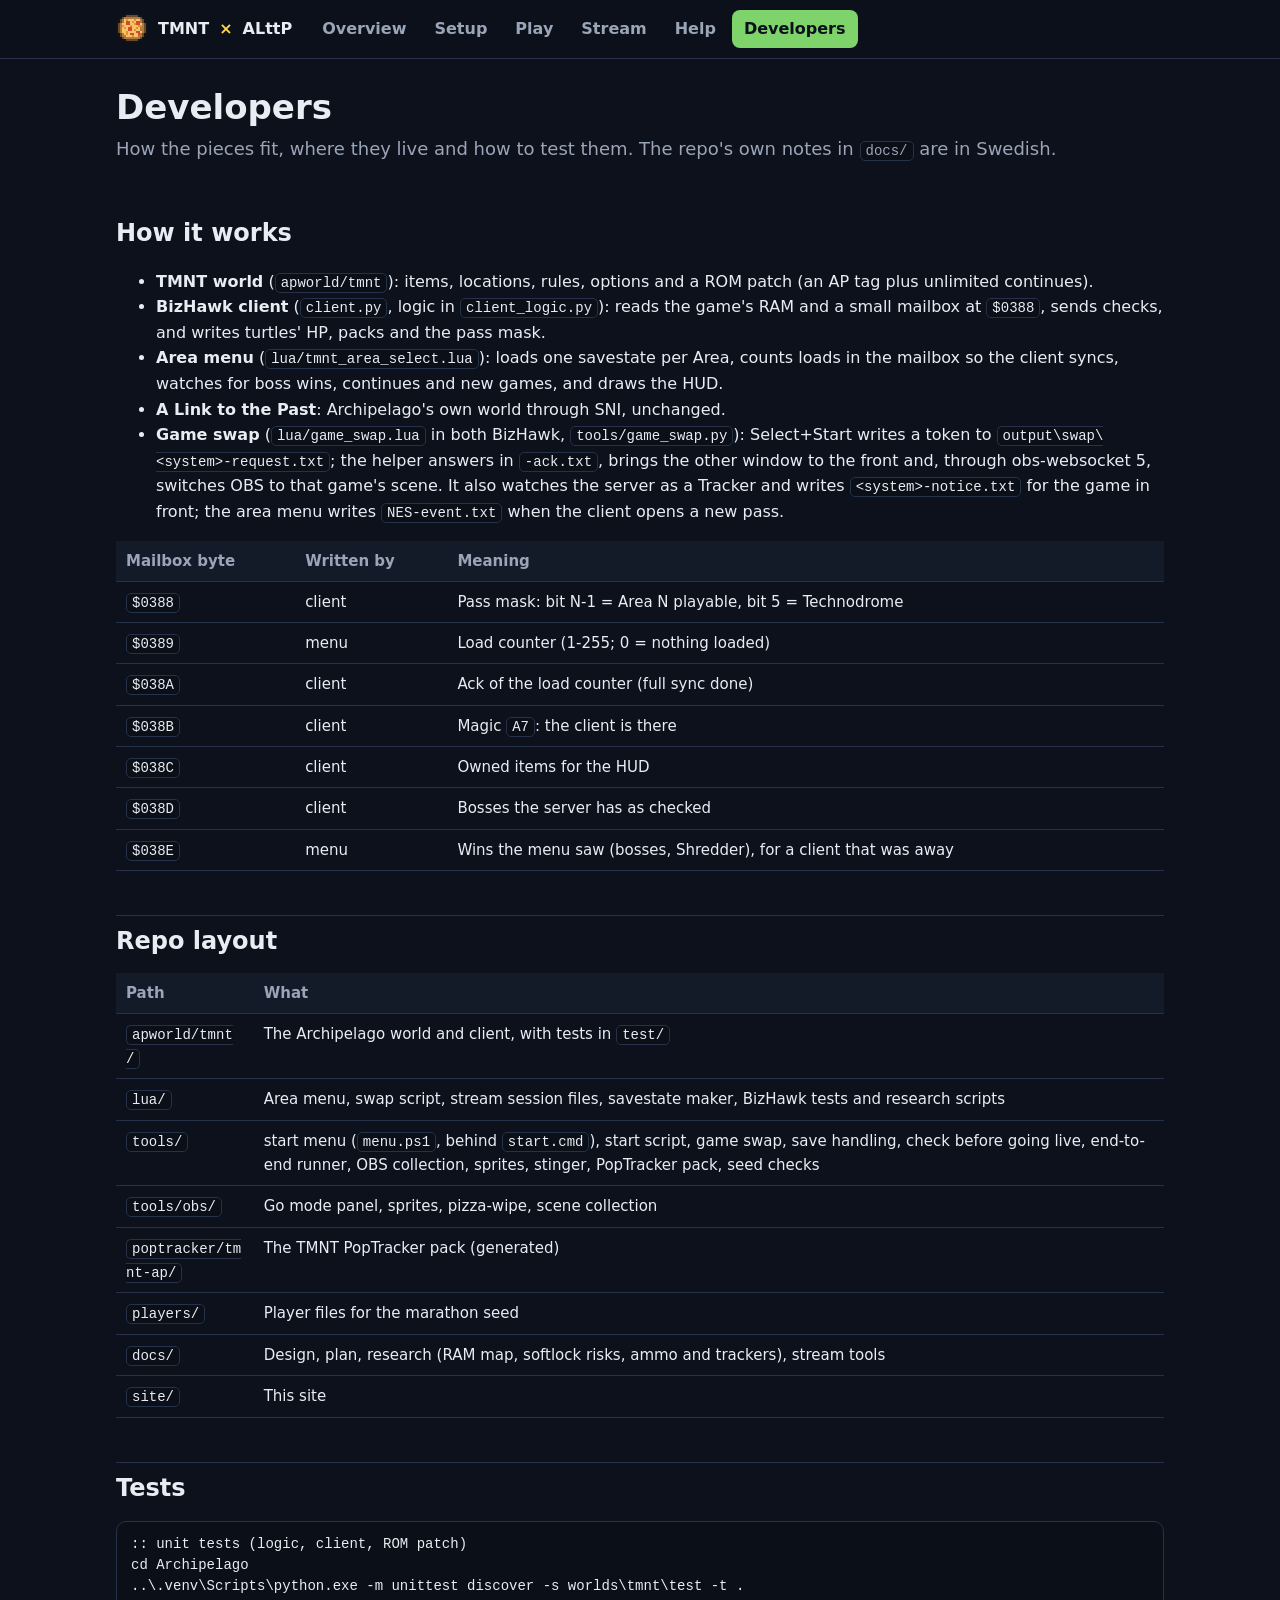
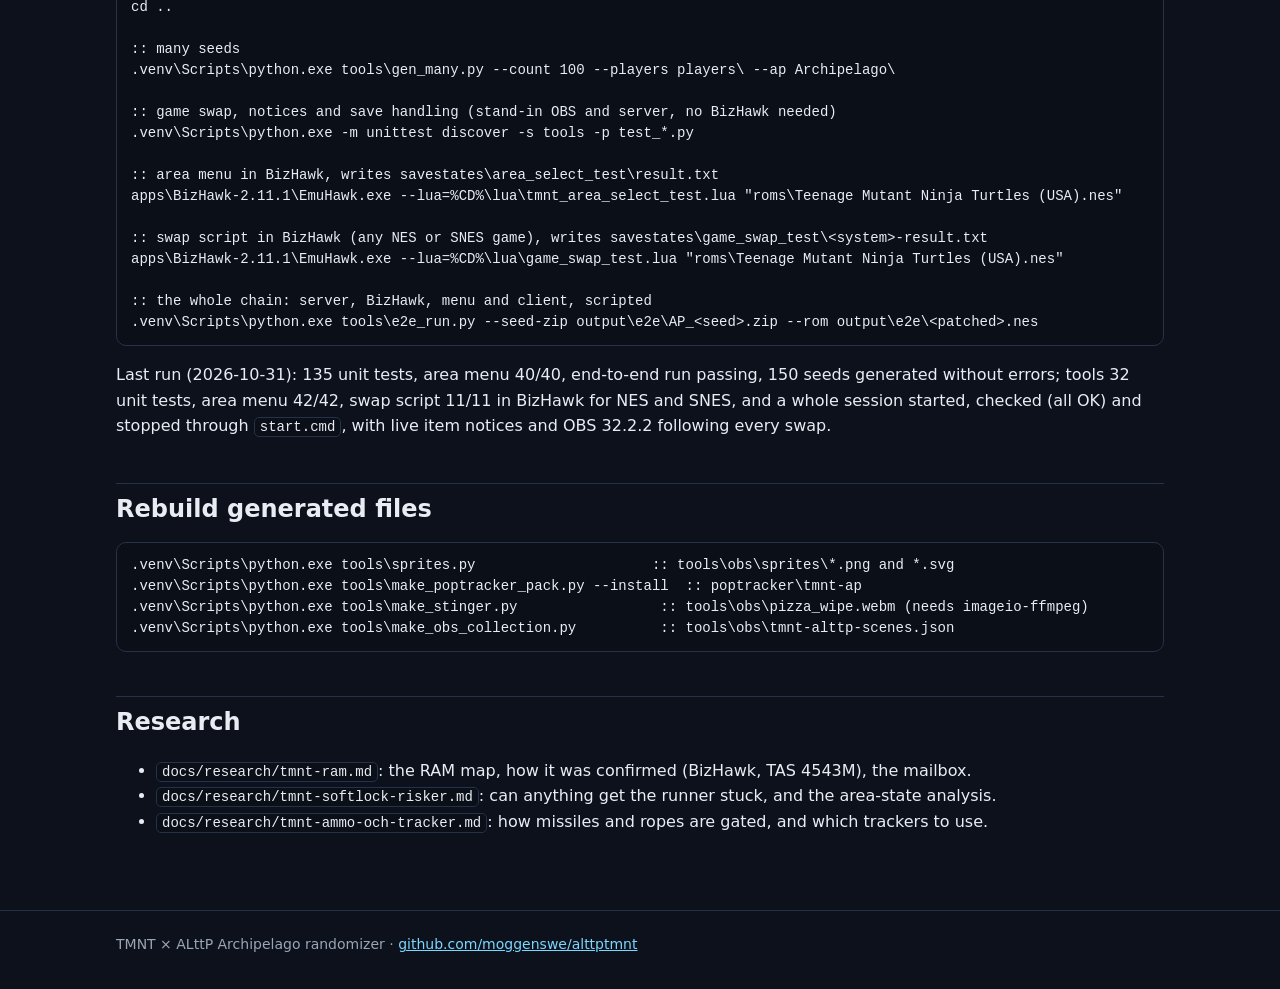
==== commit 6a94de82: "feat(obs): scalable vector go mode panel The panel now scales itself to whatever size its browser so" ====
--- a/site/dev.html
+++ b/site/dev.html
@@ -86,7 +86,7 @@
   following every swap.</p>
 
   <h2>Rebuild generated files</h2>
-<pre><code>.venv\Scripts\python.exe tools\sprites.py                     :: tools\obs\sprites\*.png
+<pre><code>.venv\Scripts\python.exe tools\sprites.py                     :: tools\obs\sprites\*.png and *.svg
 .venv\Scripts\python.exe tools\make_poptracker_pack.py --install  :: poptracker\tmnt-ap
 .venv\Scripts\python.exe tools\make_stinger.py                 :: tools\obs\pizza_wipe.webm (needs imageio-ffmpeg)
 .venv\Scripts\python.exe tools\make_obs_collection.py          :: tools\obs\tmnt-alttp-scenes.json</code></pre>
--- a/site/site.css
+++ b/site/site.css
@@ -102,7 +102,8 @@
 }
 .warn { border-left-color: var(--sauce); }
 .ok { border-left-color: var(--turtle); }
-.note b:first-child, .warn b:first-child, .ok b:first-child { display: block; margin-bottom: 2px; }
+.note > b:first-child, .warn > b:first-child, .ok > b:first-child { display: block; margin-bottom: 2px; }
+.note ol, .warn ol { margin: 6px 0; padding-left: 22px; }
 
 ol.steps { counter-reset: step; list-style: none; padding-left: 0; }
 ol.steps > li { counter-increment: step; position: relative; padding-left: 44px; margin: 14px 0; }
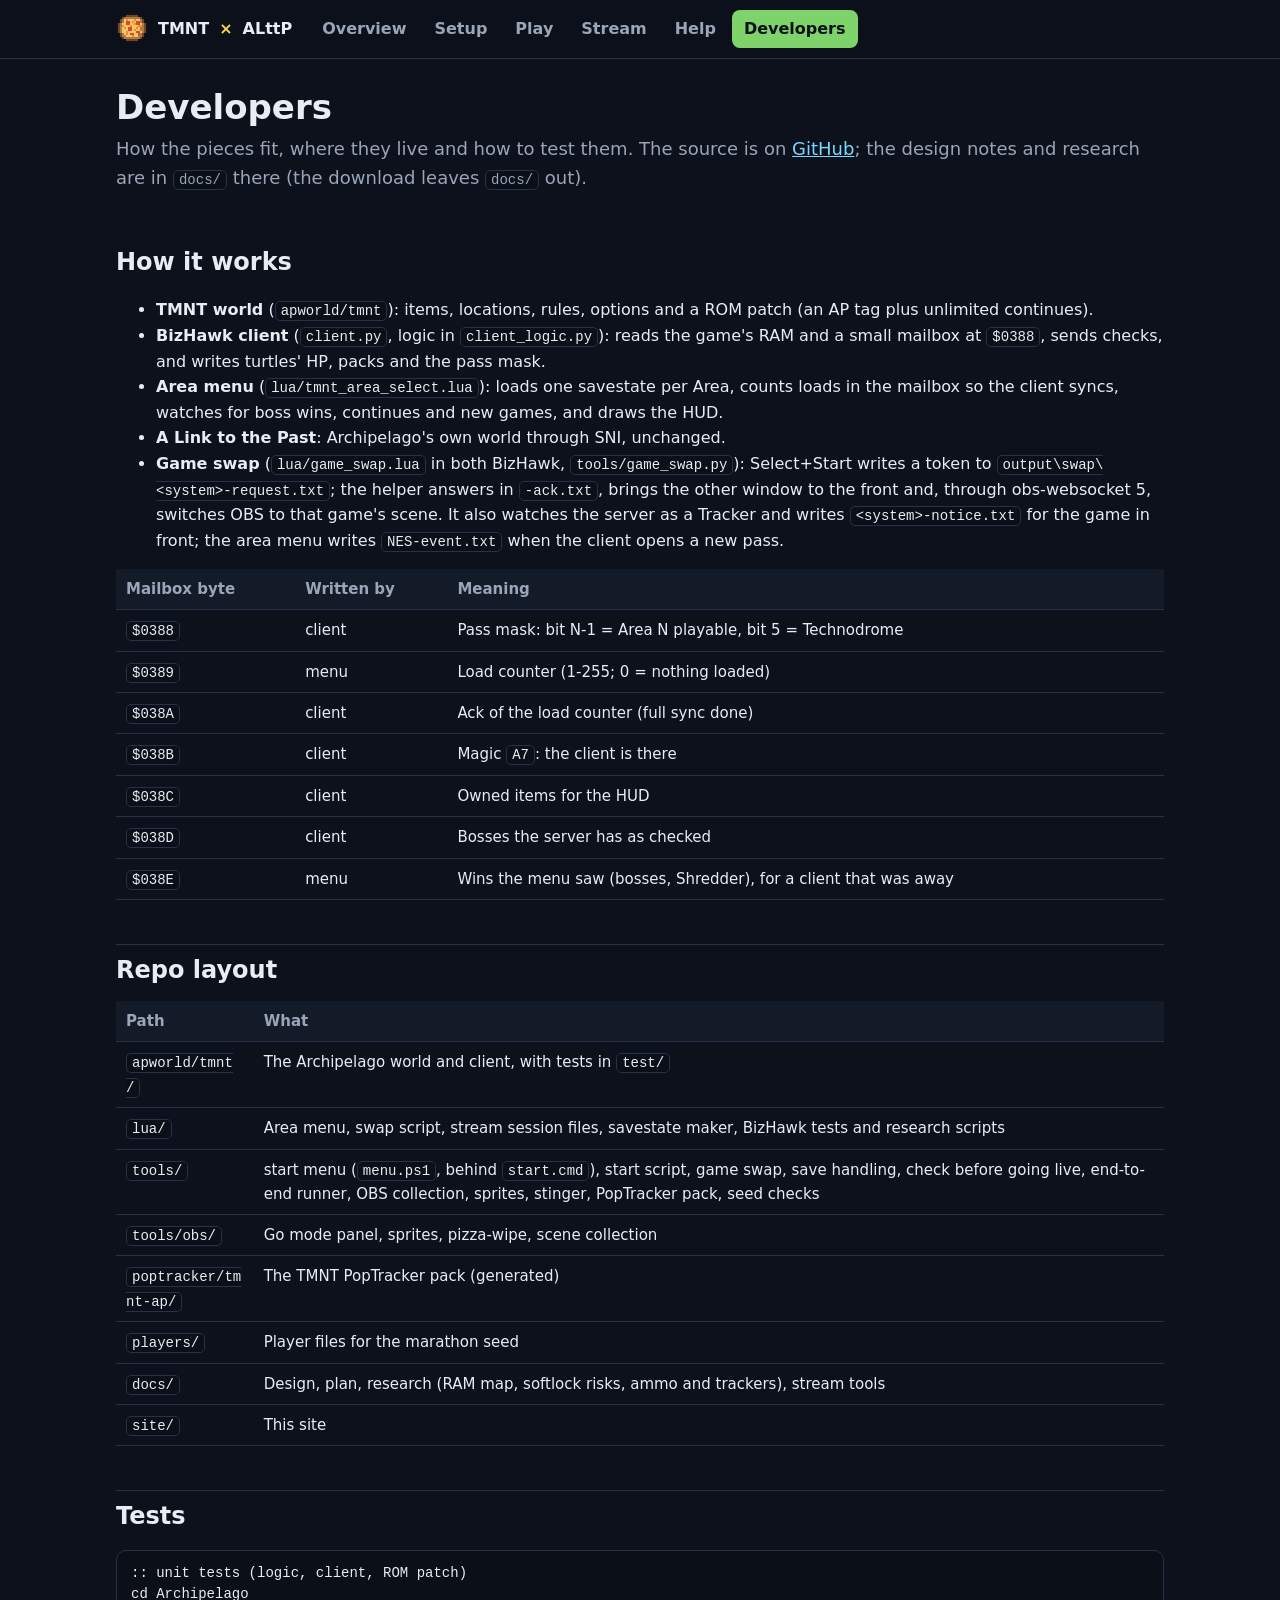
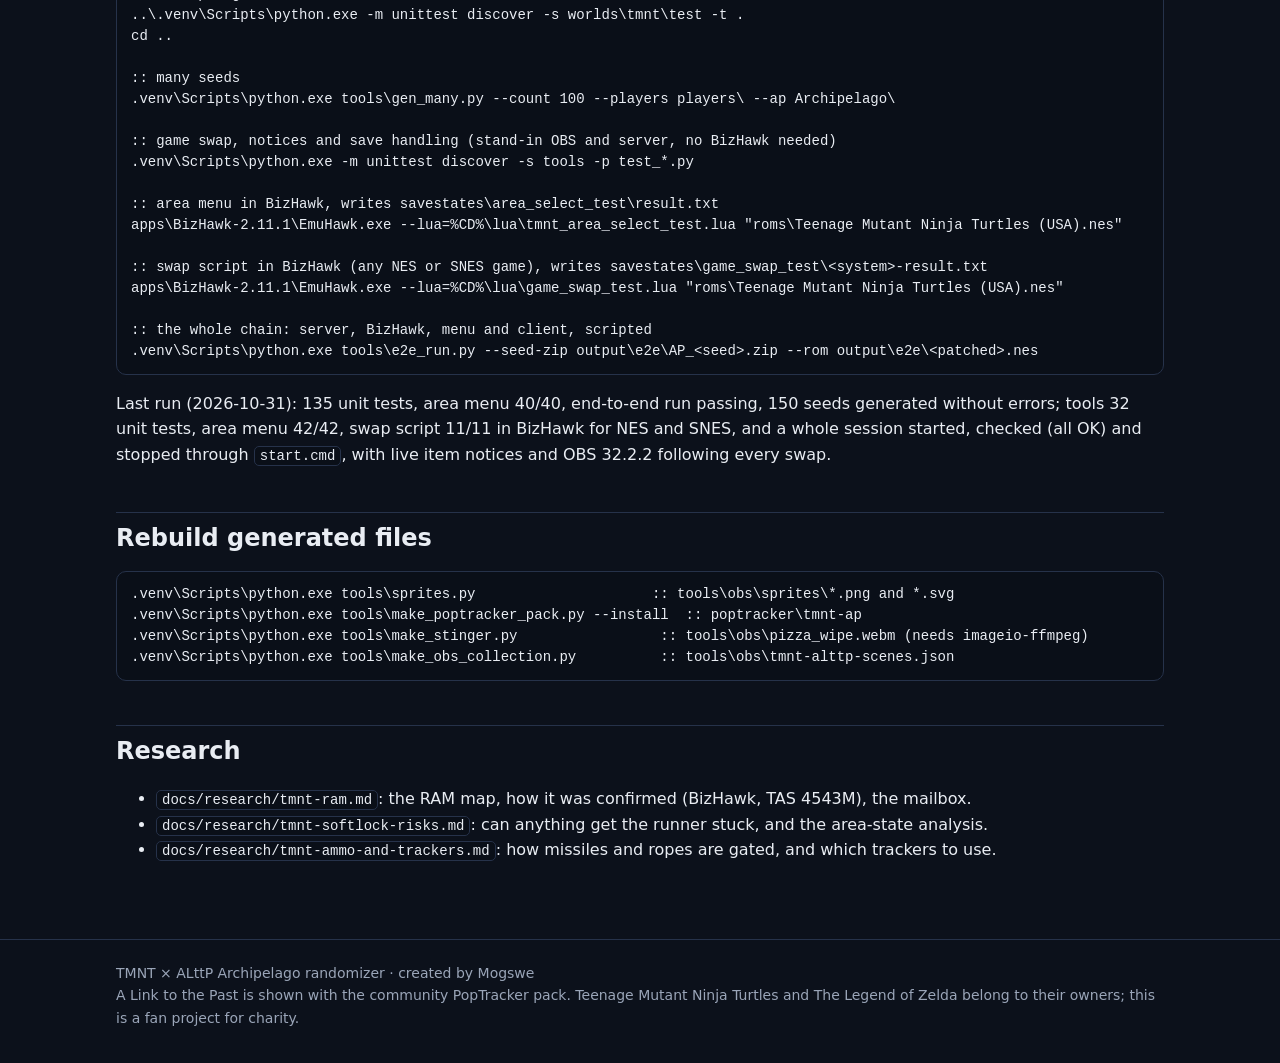
==== commit 899119cb: "feat: hosted site with a download zip; all documentation in English - tools/build_site.py builds pub" ====
--- a/site/dev.html
+++ b/site/dev.html
@@ -18,8 +18,9 @@
 
 <div class="wrap"><main>
   <h1>Developers</h1>
-  <p class="lead">How the pieces fit, where they live and how to test them. The repo's own notes in <code>docs/</code> are
-  in Swedish.</p>
+  <p class="lead">How the pieces fit, where they live and how to test them. The source is on
+  <a href="https://github.com/moggenswe/alttptmnt">GitHub</a>; the design notes and research are in <code>docs/</code>
+  there (the download leaves <code>docs/</code> out).</p>
 
   <h2>How it works</h2>
   <ul>
@@ -94,13 +95,15 @@
   <h2>Research</h2>
   <ul>
     <li><code>docs/research/tmnt-ram.md</code>: the RAM map, how it was confirmed (BizHawk, TAS 4543M), the mailbox.</li>
-    <li><code>docs/research/tmnt-softlock-risker.md</code>: can anything get the runner stuck, and the area-state analysis.</li>
-    <li><code>docs/research/tmnt-ammo-och-tracker.md</code>: how missiles and ropes are gated, and which trackers to use.</li>
+    <li><code>docs/research/tmnt-softlock-risks.md</code>: can anything get the runner stuck, and the area-state analysis.</li>
+    <li><code>docs/research/tmnt-ammo-and-trackers.md</code>: how missiles and ropes are gated, and which trackers to use.</li>
   </ul>
 </main></div>
 
 <footer><div class="wrap">
-  TMNT × ALttP Archipelago randomizer · <a href="https://github.com/moggenswe/alttptmnt">github.com/moggenswe/alttptmnt</a>
+  TMNT × ALttP Archipelago randomizer · created by Mogswe<br>
+  A Link to the Past is shown with the community PopTracker pack. Teenage Mutant Ninja Turtles and The Legend of Zelda
+  belong to their owners; this is a fan project for charity.
 </div></footer>
 </body>
 </html>
--- a/site/site.css
+++ b/site/site.css
@@ -125,3 +125,13 @@
 .icons-row img { width: 36px; height: 36px; image-rendering: pixelated; }
 
 footer { border-top: 1px solid var(--line); color: var(--muted); font-size: 14px; padding: 22px 0 40px; }
+
+/* Download button: shown by download.js only when downloads/version.json exists (on the hosted site). */
+.download { display: flex; align-items: center; gap: 14px; flex-wrap: wrap; margin: 18px 0 22px; }
+.download[hidden] { display: none; }
+.button {
+  display: inline-block; background: var(--turtle); color: #08110a; font-weight: 700; text-decoration: none;
+  padding: 12px 22px; border-radius: var(--radius); border: 2px solid var(--turtle-light);
+}
+.button:hover { background: var(--turtle-light); color: #08110a; }
+.download-meta { color: var(--muted); font-size: 0.95em; }
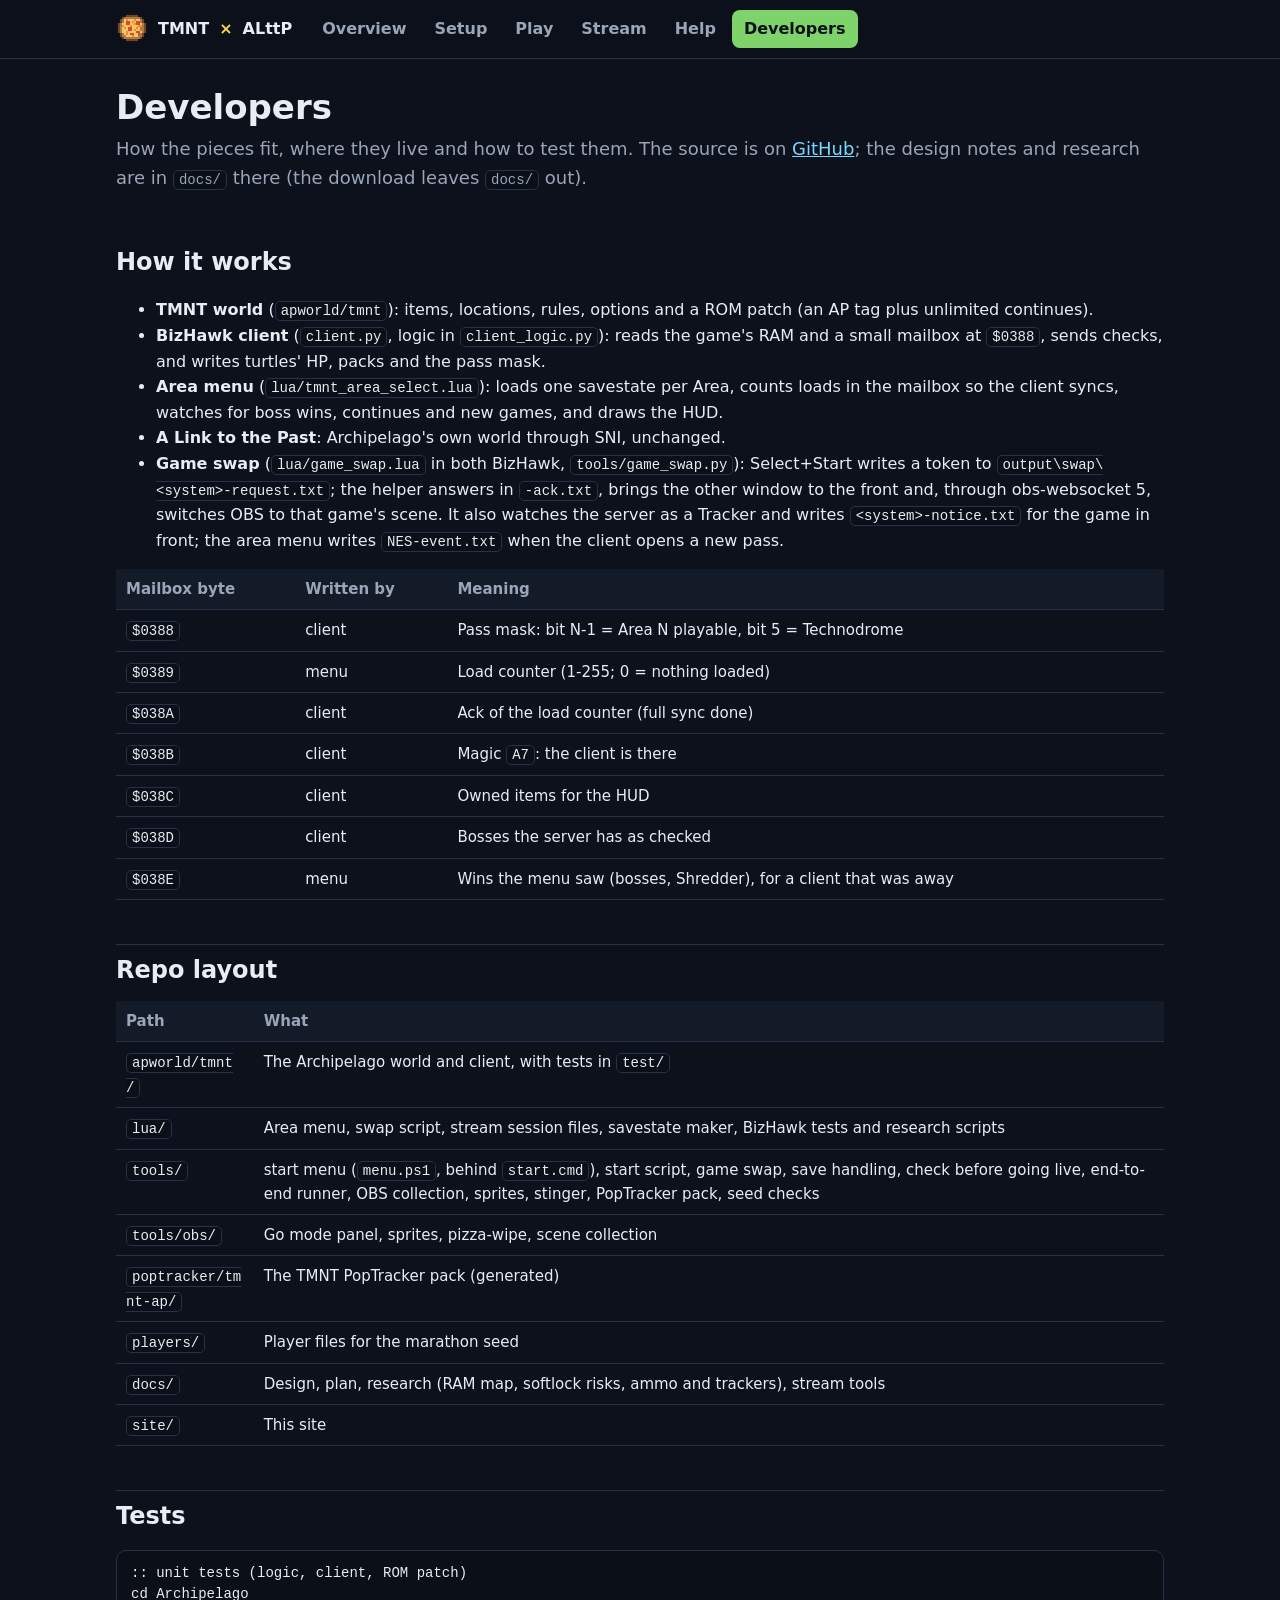
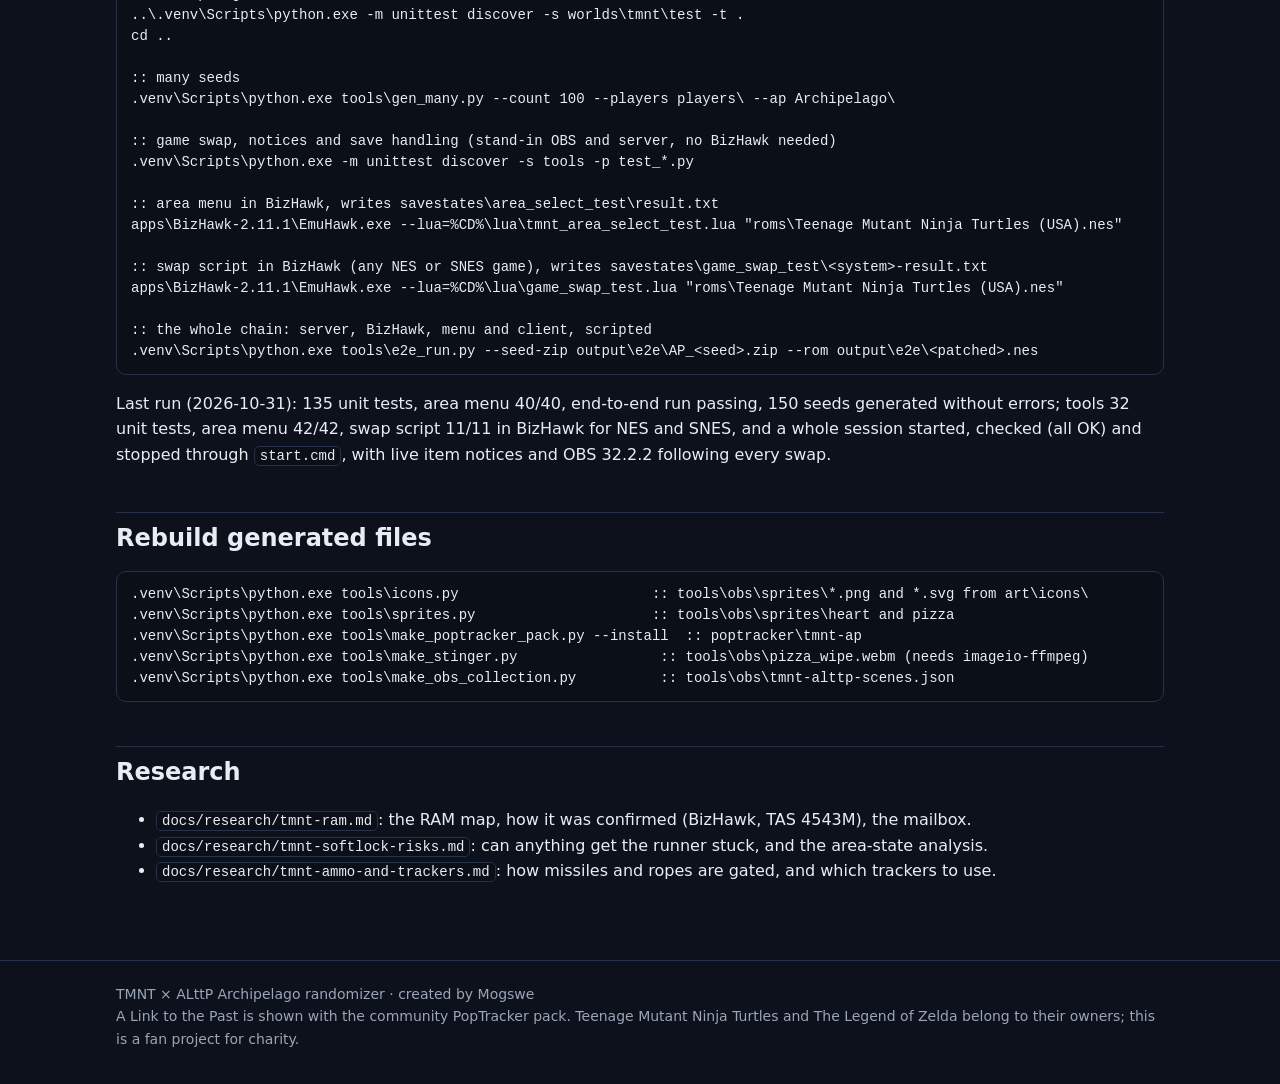
==== commit e41dcf5f: "feat: new icons from the owner's ChatGPT sheets, with grey variants tools/icons.py cuts the icons ou" ====
--- a/site/dev.html
+++ b/site/dev.html
@@ -87,7 +87,8 @@
   following every swap.</p>
 
   <h2>Rebuild generated files</h2>
-<pre><code>.venv\Scripts\python.exe tools\sprites.py                     :: tools\obs\sprites\*.png and *.svg
+<pre><code>.venv\Scripts\python.exe tools\icons.py                       :: tools\obs\sprites\*.png and *.svg from art\icons\
+.venv\Scripts\python.exe tools\sprites.py                     :: tools\obs\sprites\heart and pizza
 .venv\Scripts\python.exe tools\make_poptracker_pack.py --install  :: poptracker\tmnt-ap
 .venv\Scripts\python.exe tools\make_stinger.py                 :: tools\obs\pizza_wipe.webm (needs imageio-ffmpeg)
 .venv\Scripts\python.exe tools\make_obs_collection.py          :: tools\obs\tmnt-alttp-scenes.json</code></pre>
